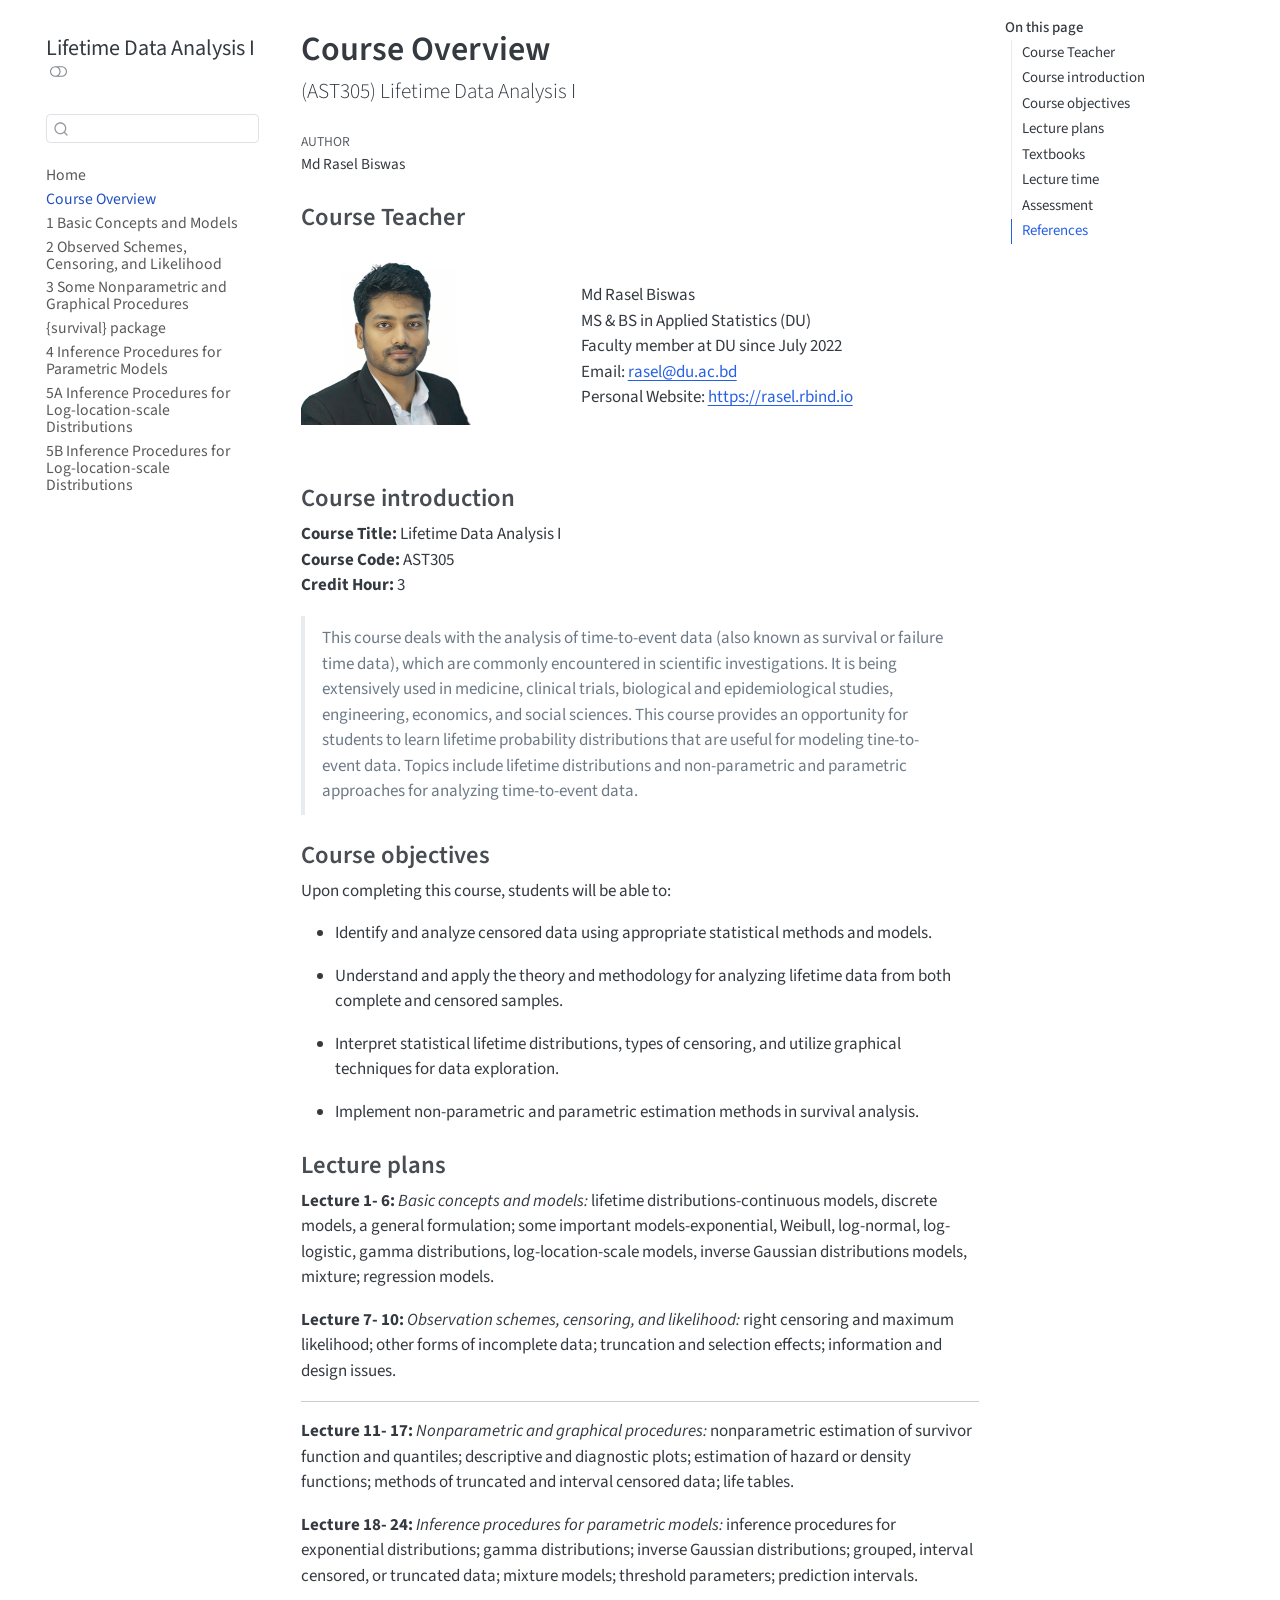
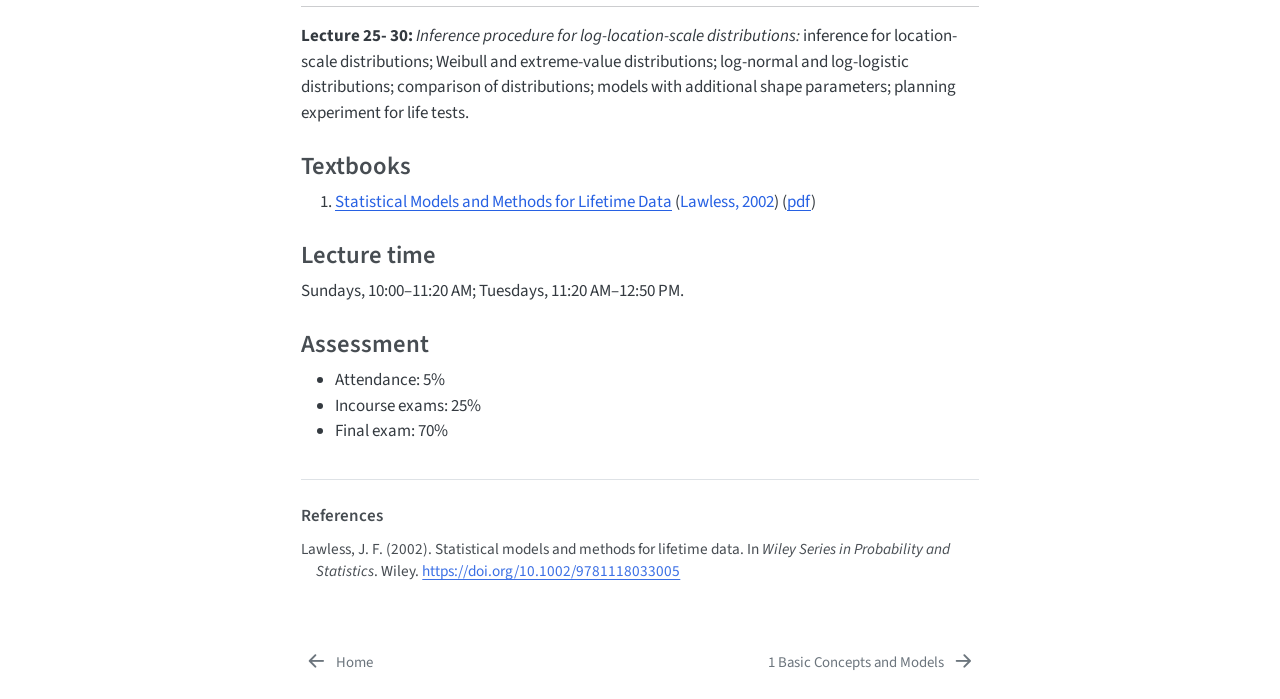
==== docs/life/00-course-overview.html @ 0f9c9f66 "first commit" ====
<!DOCTYPE html>
<html xmlns="http://www.w3.org/1999/xhtml" lang="en" xml:lang="en"><head>

<meta charset="utf-8">
<meta name="generator" content="quarto-1.7.33">

<meta name="viewport" content="width=device-width, initial-scale=1.0, user-scalable=yes">

<meta name="author" content="Md Rasel Biswas">

<title>Course Overview – Lifetime Data Analysis I</title>
<style>
code{white-space: pre-wrap;}
span.smallcaps{font-variant: small-caps;}
div.columns{display: flex; gap: min(4vw, 1.5em);}
div.column{flex: auto; overflow-x: auto;}
div.hanging-indent{margin-left: 1.5em; text-indent: -1.5em;}
ul.task-list{list-style: none;}
ul.task-list li input[type="checkbox"] {
  width: 0.8em;
  margin: 0 0.8em 0.2em -1em; /* quarto-specific, see https://github.com/quarto-dev/quarto-cli/issues/4556 */ 
  vertical-align: middle;
}
/* CSS for citations */
div.csl-bib-body { }
div.csl-entry {
  clear: both;
  margin-bottom: 0em;
}
.hanging-indent div.csl-entry {
  margin-left:2em;
  text-indent:-2em;
}
div.csl-left-margin {
  min-width:2em;
  float:left;
}
div.csl-right-inline {
  margin-left:2em;
  padding-left:1em;
}
div.csl-indent {
  margin-left: 2em;
}</style>


<script src="../site_libs/quarto-nav/quarto-nav.js"></script>
<script src="../site_libs/quarto-nav/headroom.min.js"></script>
<script src="../site_libs/clipboard/clipboard.min.js"></script>
<script src="../site_libs/quarto-search/autocomplete.umd.js"></script>
<script src="../site_libs/quarto-search/fuse.min.js"></script>
<script src="../site_libs/quarto-search/quarto-search.js"></script>
<meta name="quarto:offset" content="../">
<link href="../life/ch01.html" rel="next">
<link href="../index.html" rel="prev">
<link href="../style/favicon-305.png" rel="icon" type="image/png">
<script src="../site_libs/quarto-html/quarto.js" type="module"></script>
<script src="../site_libs/quarto-html/tabsets/tabsets.js" type="module"></script>
<script src="../site_libs/quarto-html/popper.min.js"></script>
<script src="../site_libs/quarto-html/tippy.umd.min.js"></script>
<script src="../site_libs/quarto-html/anchor.min.js"></script>
<link href="../site_libs/quarto-html/tippy.css" rel="stylesheet">
<link href="../site_libs/quarto-html/quarto-syntax-highlighting-ea385d0e468b0dd5ea5bf0780b1290d9.css" rel="stylesheet" class="quarto-color-scheme" id="quarto-text-highlighting-styles">
<link href="../site_libs/quarto-html/quarto-syntax-highlighting-dark-bc185b5c5bdbcb35c2eb49d8a876ef70.css" rel="stylesheet" class="quarto-color-scheme quarto-color-alternate" id="quarto-text-highlighting-styles">
<link href="../site_libs/quarto-html/quarto-syntax-highlighting-ea385d0e468b0dd5ea5bf0780b1290d9.css" rel="stylesheet" class="quarto-color-scheme-extra" id="quarto-text-highlighting-styles">
<script src="../site_libs/bootstrap/bootstrap.min.js"></script>
<link href="../site_libs/bootstrap/bootstrap-icons.css" rel="stylesheet">
<link href="../site_libs/bootstrap/bootstrap-7ef368ce27ca25031ef31c838a764c5c.min.css" rel="stylesheet" append-hash="true" class="quarto-color-scheme" id="quarto-bootstrap" data-mode="light">
<link href="../site_libs/bootstrap/bootstrap-dark-eeca75137c9ecfab76bf624b15b559e8.min.css" rel="stylesheet" append-hash="true" class="quarto-color-scheme quarto-color-alternate" id="quarto-bootstrap" data-mode="dark">
<link href="../site_libs/bootstrap/bootstrap-7ef368ce27ca25031ef31c838a764c5c.min.css" rel="stylesheet" append-hash="true" class="quarto-color-scheme-extra" id="quarto-bootstrap" data-mode="light">
<script id="quarto-search-options" type="application/json">{
  "location": "sidebar",
  "copy-button": false,
  "collapse-after": 3,
  "panel-placement": "start",
  "type": "textbox",
  "limit": 50,
  "keyboard-shortcut": [
    "f",
    "/",
    "s"
  ],
  "show-item-context": false,
  "language": {
    "search-no-results-text": "No results",
    "search-matching-documents-text": "matching documents",
    "search-copy-link-title": "Copy link to search",
    "search-hide-matches-text": "Hide additional matches",
    "search-more-match-text": "more match in this document",
    "search-more-matches-text": "more matches in this document",
    "search-clear-button-title": "Clear",
    "search-text-placeholder": "",
    "search-detached-cancel-button-title": "Cancel",
    "search-submit-button-title": "Submit",
    "search-label": "Search"
  }
}</script>


<meta property="og:title" content="Course Overview – Lifetime Data Analysis I">
<meta property="og:description" content="(AST305) Lifetime Data Analysis I">
<meta property="og:image" content="https://ast305.netlify.app/style/rasel-biswas.jpg">
<meta property="og:site_name" content="Lifetime Data Analysis I">
<meta name="twitter:title" content="Course Overview – Lifetime Data Analysis I">
<meta name="twitter:description" content="(AST305) Lifetime Data Analysis I">
<meta name="twitter:image" content="https://ast305.netlify.app/style/rasel-biswas.jpg">
<meta name="twitter:card" content="summary_large_image">
</head>

<body class="nav-sidebar floating quarto-light"><script id="quarto-html-before-body" type="application/javascript">
    const toggleBodyColorMode = (bsSheetEl) => {
      const mode = bsSheetEl.getAttribute("data-mode");
      const bodyEl = window.document.querySelector("body");
      if (mode === "dark") {
        bodyEl.classList.add("quarto-dark");
        bodyEl.classList.remove("quarto-light");
      } else {
        bodyEl.classList.add("quarto-light");
        bodyEl.classList.remove("quarto-dark");
      }
    }
    const toggleBodyColorPrimary = () => {
      const bsSheetEl = window.document.querySelector("link#quarto-bootstrap:not([rel=disabled-stylesheet])");
      if (bsSheetEl) {
        toggleBodyColorMode(bsSheetEl);
      }
    }
    const setColorSchemeToggle = (alternate) => {
      const toggles = window.document.querySelectorAll('.quarto-color-scheme-toggle');
      for (let i=0; i < toggles.length; i++) {
        const toggle = toggles[i];
        if (toggle) {
          if (alternate) {
            toggle.classList.add("alternate");
          } else {
            toggle.classList.remove("alternate");
          }
        }
      }
    };
    const toggleColorMode = (alternate) => {
      // Switch the stylesheets
      const primaryStylesheets = window.document.querySelectorAll('link.quarto-color-scheme:not(.quarto-color-alternate)');
      const alternateStylesheets = window.document.querySelectorAll('link.quarto-color-scheme.quarto-color-alternate');
      manageTransitions('#quarto-margin-sidebar .nav-link', false);
      if (alternate) {
        // note: dark is layered on light, we don't disable primary!
        enableStylesheet(alternateStylesheets);
        for (const sheetNode of alternateStylesheets) {
          if (sheetNode.id === "quarto-bootstrap") {
            toggleBodyColorMode(sheetNode);
          }
        }
      } else {
        disableStylesheet(alternateStylesheets);
        enableStylesheet(primaryStylesheets)
        toggleBodyColorPrimary();
      }
      manageTransitions('#quarto-margin-sidebar .nav-link', true);
      // Switch the toggles
      setColorSchemeToggle(alternate)
      // Hack to workaround the fact that safari doesn't
      // properly recolor the scrollbar when toggling (#1455)
      if (navigator.userAgent.indexOf('Safari') > 0 && navigator.userAgent.indexOf('Chrome') == -1) {
        manageTransitions("body", false);
        window.scrollTo(0, 1);
        setTimeout(() => {
          window.scrollTo(0, 0);
          manageTransitions("body", true);
        }, 40);
      }
    }
    const disableStylesheet = (stylesheets) => {
      for (let i=0; i < stylesheets.length; i++) {
        const stylesheet = stylesheets[i];
        stylesheet.rel = 'disabled-stylesheet';
      }
    }
    const enableStylesheet = (stylesheets) => {
      for (let i=0; i < stylesheets.length; i++) {
        const stylesheet = stylesheets[i];
        if(stylesheet.rel !== 'stylesheet') { // for Chrome, which will still FOUC without this check
          stylesheet.rel = 'stylesheet';
        }
      }
    }
    const manageTransitions = (selector, allowTransitions) => {
      const els = window.document.querySelectorAll(selector);
      for (let i=0; i < els.length; i++) {
        const el = els[i];
        if (allowTransitions) {
          el.classList.remove('notransition');
        } else {
          el.classList.add('notransition');
        }
      }
    }
    const isFileUrl = () => {
      return window.location.protocol === 'file:';
    }
    const hasAlternateSentinel = () => {
      let styleSentinel = getColorSchemeSentinel();
      if (styleSentinel !== null) {
        return styleSentinel === "alternate";
      } else {
        return false;
      }
    }
    const setStyleSentinel = (alternate) => {
      const value = alternate ? "alternate" : "default";
      if (!isFileUrl()) {
        window.localStorage.setItem("quarto-color-scheme", value);
      } else {
        localAlternateSentinel = value;
      }
    }
    const getColorSchemeSentinel = () => {
      if (!isFileUrl()) {
        const storageValue = window.localStorage.getItem("quarto-color-scheme");
        return storageValue != null ? storageValue : localAlternateSentinel;
      } else {
        return localAlternateSentinel;
      }
    }
    const toggleGiscusIfUsed = (isAlternate, darkModeDefault) => {
      const baseTheme = document.querySelector('#giscus-base-theme')?.value ?? 'light';
      const alternateTheme = document.querySelector('#giscus-alt-theme')?.value ?? 'dark';
      let newTheme = '';
      if(authorPrefersDark) {
        newTheme = isAlternate ? baseTheme : alternateTheme;
      } else {
        newTheme = isAlternate ? alternateTheme : baseTheme;
      }
      const changeGiscusTheme = () => {
        // From: https://github.com/giscus/giscus/issues/336
        const sendMessage = (message) => {
          const iframe = document.querySelector('iframe.giscus-frame');
          if (!iframe) return;
          iframe.contentWindow.postMessage({ giscus: message }, 'https://giscus.app');
        }
        sendMessage({
          setConfig: {
            theme: newTheme
          }
        });
      }
      const isGiscussLoaded = window.document.querySelector('iframe.giscus-frame') !== null;
      if (isGiscussLoaded) {
        changeGiscusTheme();
      }
    };
    const authorPrefersDark = false;
    const darkModeDefault = authorPrefersDark;
      document.querySelector('link#quarto-text-highlighting-styles.quarto-color-scheme-extra').rel = 'disabled-stylesheet';
      document.querySelector('link#quarto-bootstrap.quarto-color-scheme-extra').rel = 'disabled-stylesheet';
    let localAlternateSentinel = darkModeDefault ? 'alternate' : 'default';
    // Dark / light mode switch
    window.quartoToggleColorScheme = () => {
      // Read the current dark / light value
      let toAlternate = !hasAlternateSentinel();
      toggleColorMode(toAlternate);
      setStyleSentinel(toAlternate);
      toggleGiscusIfUsed(toAlternate, darkModeDefault);
      window.dispatchEvent(new Event('resize'));
    };
    // Switch to dark mode if need be
    if (hasAlternateSentinel()) {
      toggleColorMode(true);
    } else {
      toggleColorMode(false);
    }
  </script>

<div id="quarto-search-results"></div>
  <header id="quarto-header" class="headroom fixed-top">
  <nav class="quarto-secondary-nav">
    <div class="container-fluid d-flex">
      <button type="button" class="quarto-btn-toggle btn" data-bs-toggle="collapse" role="button" data-bs-target=".quarto-sidebar-collapse-item" aria-controls="quarto-sidebar" aria-expanded="false" aria-label="Toggle sidebar navigation" onclick="if (window.quartoToggleHeadroom) { window.quartoToggleHeadroom(); }">
        <i class="bi bi-layout-text-sidebar-reverse"></i>
      </button>
        <nav class="quarto-page-breadcrumbs" aria-label="breadcrumb"><ol class="breadcrumb"><li class="breadcrumb-item"><a href="../life/00-course-overview.html">Course Overview</a></li></ol></nav>
        <a class="flex-grow-1" role="navigation" data-bs-toggle="collapse" data-bs-target=".quarto-sidebar-collapse-item" aria-controls="quarto-sidebar" aria-expanded="false" aria-label="Toggle sidebar navigation" onclick="if (window.quartoToggleHeadroom) { window.quartoToggleHeadroom(); }">      
        </a>
      <button type="button" class="btn quarto-search-button" aria-label="Search" onclick="window.quartoOpenSearch();">
        <i class="bi bi-search"></i>
      </button>
    </div>
  </nav>
</header>
<!-- content -->
<div id="quarto-content" class="quarto-container page-columns page-rows-contents page-layout-article">
<!-- sidebar -->
  <nav id="quarto-sidebar" class="sidebar collapse collapse-horizontal quarto-sidebar-collapse-item sidebar-navigation floating overflow-auto">
    <div class="pt-lg-2 mt-2 text-left sidebar-header">
    <div class="sidebar-title mb-0 py-0">
      <a href="../">Lifetime Data Analysis I</a> 
        <div class="sidebar-tools-main">
  <a href="" class="quarto-color-scheme-toggle quarto-navigation-tool  px-1" onclick="window.quartoToggleColorScheme(); return false;" title="Toggle dark mode"><i class="bi"></i></a>
</div>
    </div>
      </div>
        <div class="mt-2 flex-shrink-0 align-items-center">
        <div class="sidebar-search">
        <div id="quarto-search" class="" title="Search"></div>
        </div>
        </div>
    <div class="sidebar-menu-container"> 
    <ul class="list-unstyled mt-1">
        <li class="sidebar-item">
  <div class="sidebar-item-container"> 
  <a href="../index.html" class="sidebar-item-text sidebar-link">
 <span class="menu-text">Home</span></a>
  </div>
</li>
        <li class="sidebar-item">
  <div class="sidebar-item-container"> 
  <a href="../life/00-course-overview.html" class="sidebar-item-text sidebar-link active">
 <span class="menu-text">Course Overview</span></a>
  </div>
</li>
        <li class="sidebar-item">
  <div class="sidebar-item-container"> 
  <a href="../life/ch01.html" class="sidebar-item-text sidebar-link">
 <span class="menu-text">1 Basic Concepts and Models</span></a>
  </div>
</li>
        <li class="sidebar-item">
  <div class="sidebar-item-container"> 
  <a href="../life/ch02.html" class="sidebar-item-text sidebar-link">
 <span class="menu-text">2 Observed Schemes, Censoring, and Likelihood</span></a>
  </div>
</li>
        <li class="sidebar-item">
  <div class="sidebar-item-container"> 
  <a href="../life/ch03.html" class="sidebar-item-text sidebar-link">
 <span class="menu-text">3 Some Nonparametric and Graphical Procedures</span></a>
  </div>
</li>
        <li class="sidebar-item">
  <div class="sidebar-item-container"> 
  <a href="../life/rsurvival.html" class="sidebar-item-text sidebar-link">
 <span class="menu-text">{survival} package</span></a>
  </div>
</li>
        <li class="sidebar-item">
  <div class="sidebar-item-container"> 
  <a href="../life/ch04.html" class="sidebar-item-text sidebar-link">
 <span class="menu-text">4 Inference Procedures for Parametric Models</span></a>
  </div>
</li>
        <li class="sidebar-item">
  <div class="sidebar-item-container"> 
  <a href="../life/ch05a.html" class="sidebar-item-text sidebar-link">
 <span class="menu-text">5A Inference Procedures for Log-location-scale Distributions</span></a>
  </div>
</li>
        <li class="sidebar-item">
  <div class="sidebar-item-container"> 
  <a href="../life/ch05b.html" class="sidebar-item-text sidebar-link">
 <span class="menu-text">5B Inference Procedures for Log-location-scale Distributions</span></a>
  </div>
</li>
    </ul>
    </div>
</nav>
<div id="quarto-sidebar-glass" class="quarto-sidebar-collapse-item" data-bs-toggle="collapse" data-bs-target=".quarto-sidebar-collapse-item"></div>
<!-- margin-sidebar -->
    <div id="quarto-margin-sidebar" class="sidebar margin-sidebar">
        <nav id="TOC" role="doc-toc" class="toc-active">
    <h2 id="toc-title">On this page</h2>
   
  <ul>
  <li><a href="#course-teacher" id="toc-course-teacher" class="nav-link active" data-scroll-target="#course-teacher">Course Teacher</a></li>
  <li><a href="#course-introduction" id="toc-course-introduction" class="nav-link" data-scroll-target="#course-introduction">Course introduction</a></li>
  <li><a href="#course-objectives" id="toc-course-objectives" class="nav-link" data-scroll-target="#course-objectives">Course objectives</a></li>
  <li><a href="#lecture-plans" id="toc-lecture-plans" class="nav-link" data-scroll-target="#lecture-plans">Lecture plans</a></li>
  <li><a href="#textbooks" id="toc-textbooks" class="nav-link" data-scroll-target="#textbooks">Textbooks</a></li>
  <li><a href="#lecture-time" id="toc-lecture-time" class="nav-link" data-scroll-target="#lecture-time">Lecture time</a></li>
  <li><a href="#assessment" id="toc-assessment" class="nav-link" data-scroll-target="#assessment">Assessment</a></li>
  <li><a href="#references" id="toc-references" class="nav-link" data-scroll-target="#references">References</a></li>
  </ul>
</nav>
    </div>
<!-- main -->
<main class="content" id="quarto-document-content">


<header id="title-block-header" class="quarto-title-block default">
<div class="quarto-title">
<h1 class="title">Course Overview</h1>
<p class="subtitle lead">(AST305) Lifetime Data Analysis I</p>
</div>



<div class="quarto-title-meta">

    <div>
    <div class="quarto-title-meta-heading">Author</div>
    <div class="quarto-title-meta-contents">
             <p>Md Rasel Biswas </p>
          </div>
  </div>
    
  
    
  </div>
  


</header>


<section id="course-teacher" class="level3">
<h3 class="anchored" data-anchor-id="course-teacher">Course Teacher</h3>
<div class="columns">
<div class="column" style="width:40%;">
<div class="quarto-figure quarto-figure-left">
<figure class="figure">
<p><img src="../style/rasel-biswas.jpg" class="img-fluid quarto-figure quarto-figure-left figure-img" style="width:70.0%"></p>
</figure>
</div>
</div><div class="column" style="width:60%;">
<p><br>
</p>
<p>Md Rasel Biswas<br>
MS &amp; BS in Applied Statistics (DU)<br>
Faculty member at DU since July 2022<br>
Email: <a href="mailto:rasel@du.ac.bd">rasel@du.ac.bd</a><br>
Personal Website: <a href="https://rasel.rbind.io">https://rasel.rbind.io</a></p>
</div>
</div>
</section>
<section id="course-introduction" class="level3">
<h3 class="anchored" data-anchor-id="course-introduction">Course introduction</h3>
<p><strong>Course Title:</strong> Lifetime Data Analysis I<br>
<strong>Course Code:</strong> AST305<br>
<strong>Credit Hour:</strong> 3</p>
<blockquote class="blockquote">
<p>This course deals with the analysis of time-to-event data (also known as survival or failure time data), which are commonly encountered in scientific investigations. It is being extensively used in medicine, clinical trials, biological and epidemiological studies, engineering, economics, and social sciences. This course provides an opportunity for students to learn lifetime probability distributions that are useful for modeling tine-to-event data. Topics include lifetime distributions and non-parametric and parametric approaches for analyzing time-to-event data.</p>
</blockquote>
</section>
<section id="course-objectives" class="level3">
<h3 class="anchored" data-anchor-id="course-objectives">Course objectives</h3>
<p>Upon completing this course, students will be able to:</p>
<ul>
<li><p>Identify and analyze censored data using appropriate statistical methods and models.</p></li>
<li><p>Understand and apply the theory and methodology for analyzing lifetime data from both complete and censored samples.</p></li>
<li><p>Interpret statistical lifetime distributions, types of censoring, and utilize graphical techniques for data exploration.</p></li>
<li><p>Implement non-parametric and parametric estimation methods in survival analysis.</p></li>
</ul>
</section>
<section id="lecture-plans" class="level3">
<h3 class="anchored" data-anchor-id="lecture-plans">Lecture plans</h3>
<p><strong>Lecture 1- 6:</strong> <em>Basic concepts and models:</em> lifetime distributions-continuous models, discrete models, a general formulation; some important models-exponential, Weibull, log-normal, log-logistic, gamma distributions, log-location-scale models, inverse Gaussian distributions models, mixture; regression models.</p>
<p><strong>Lecture 7- 10:</strong> <em>Observation schemes, censoring, and likelihood:</em> right censoring and maximum likelihood; other forms of incomplete data; truncation and selection effects; information and design issues.</p>
<hr>
<p><strong>Lecture 11- 17:</strong> <em>Nonparametric and graphical procedures:</em> nonparametric estimation of survivor function and quantiles; descriptive and diagnostic plots; estimation of hazard or density functions; methods of truncated and interval censored data; life tables.</p>
<p><strong>Lecture 18- 24:</strong> <em>Inference procedures for parametric models:</em> inference procedures for exponential distributions; gamma distributions; inverse Gaussian distributions; grouped, interval censored, or truncated data; mixture models; threshold parameters; prediction intervals.</p>
<hr>
<p><strong>Lecture 25- 30:</strong> <em>Inference procedure for log-location-scale distributions:</em> inference for location-scale distributions; Weibull and extreme-value distributions; log-normal and log-logistic distributions; comparison of distributions; models with additional shape parameters; planning experiment for life tests.</p>
</section>
<section id="textbooks" class="level3">
<h3 class="anchored" data-anchor-id="textbooks">Textbooks</h3>
<ol type="1">
<li><a href="https://onlinelibrary.wiley.com/doi/book/10.1002/9781118033005">Statistical Models and Methods for Lifetime Data</a> <span class="citation" data-cites="lawless2002">(<a href="#ref-lawless2002" role="doc-biblioref">Lawless, 2002</a>)</span> (<a href="../style/book.pdf">pdf</a>)</li>
</ol>
</section>
<section id="lecture-time" class="level3">
<h3 class="anchored" data-anchor-id="lecture-time">Lecture time</h3>
<p>Sundays, 10:00–11:20 AM; Tuesdays, 11:20 AM–12:50 PM.</p>
</section>
<section id="assessment" class="level3">
<h3 class="anchored" data-anchor-id="assessment">Assessment</h3>
<ul>
<li>Attendance: 5%</li>
<li>Incourse exams: 25%</li>
<li>Final exam: 70%</li>
</ul>
</section>
<section id="references" class="level3">




</section>

<div id="quarto-appendix" class="default"><section class="quarto-appendix-contents" role="doc-bibliography" id="quarto-bibliography"><h2 class="anchored quarto-appendix-heading">References</h2><div id="refs" class="references csl-bib-body hanging-indent" data-entry-spacing="0" data-line-spacing="2" role="list">
<div id="ref-lawless2002" class="csl-entry" role="listitem">
Lawless, J. F. (2002). Statistical models and methods for lifetime data. In <em>Wiley Series in Probability and Statistics</em>. Wiley. <a href="https://doi.org/10.1002/9781118033005">https://doi.org/10.1002/9781118033005</a>
</div>
</div></section></div></main> <!-- /main -->
<script id="quarto-html-after-body" type="application/javascript">
  window.document.addEventListener("DOMContentLoaded", function (event) {
    // Ensure there is a toggle, if there isn't float one in the top right
    if (window.document.querySelector('.quarto-color-scheme-toggle') === null) {
      const a = window.document.createElement('a');
      a.classList.add('top-right');
      a.classList.add('quarto-color-scheme-toggle');
      a.href = "";
      a.onclick = function() { try { window.quartoToggleColorScheme(); } catch {} return false; };
      const i = window.document.createElement("i");
      i.classList.add('bi');
      a.appendChild(i);
      window.document.body.appendChild(a);
    }
    setColorSchemeToggle(hasAlternateSentinel())
    const icon = "";
    const anchorJS = new window.AnchorJS();
    anchorJS.options = {
      placement: 'right',
      icon: icon
    };
    anchorJS.add('.anchored');
    const isCodeAnnotation = (el) => {
      for (const clz of el.classList) {
        if (clz.startsWith('code-annotation-')) {                     
          return true;
        }
      }
      return false;
    }
    const onCopySuccess = function(e) {
      // button target
      const button = e.trigger;
      // don't keep focus
      button.blur();
      // flash "checked"
      button.classList.add('code-copy-button-checked');
      var currentTitle = button.getAttribute("title");
      button.setAttribute("title", "Copied!");
      let tooltip;
      if (window.bootstrap) {
        button.setAttribute("data-bs-toggle", "tooltip");
        button.setAttribute("data-bs-placement", "left");
        button.setAttribute("data-bs-title", "Copied!");
        tooltip = new bootstrap.Tooltip(button, 
          { trigger: "manual", 
            customClass: "code-copy-button-tooltip",
            offset: [0, -8]});
        tooltip.show();    
      }
      setTimeout(function() {
        if (tooltip) {
          tooltip.hide();
          button.removeAttribute("data-bs-title");
          button.removeAttribute("data-bs-toggle");
          button.removeAttribute("data-bs-placement");
        }
        button.setAttribute("title", currentTitle);
        button.classList.remove('code-copy-button-checked');
      }, 1000);
      // clear code selection
      e.clearSelection();
    }
    const getTextToCopy = function(trigger) {
        const codeEl = trigger.previousElementSibling.cloneNode(true);
        for (const childEl of codeEl.children) {
          if (isCodeAnnotation(childEl)) {
            childEl.remove();
          }
        }
        return codeEl.innerText;
    }
    const clipboard = new window.ClipboardJS('.code-copy-button:not([data-in-quarto-modal])', {
      text: getTextToCopy
    });
    clipboard.on('success', onCopySuccess);
    if (window.document.getElementById('quarto-embedded-source-code-modal')) {
      const clipboardModal = new window.ClipboardJS('.code-copy-button[data-in-quarto-modal]', {
        text: getTextToCopy,
        container: window.document.getElementById('quarto-embedded-source-code-modal')
      });
      clipboardModal.on('success', onCopySuccess);
    }
      var localhostRegex = new RegExp(/^(?:http|https):\/\/localhost\:?[0-9]*\//);
      var mailtoRegex = new RegExp(/^mailto:/);
        var filterRegex = new RegExp("https:\/\/ast305\.netlify\.app");
      var isInternal = (href) => {
          return filterRegex.test(href) || localhostRegex.test(href) || mailtoRegex.test(href);
      }
      // Inspect non-navigation links and adorn them if external
     var links = window.document.querySelectorAll('a[href]:not(.nav-link):not(.navbar-brand):not(.toc-action):not(.sidebar-link):not(.sidebar-item-toggle):not(.pagination-link):not(.no-external):not([aria-hidden]):not(.dropdown-item):not(.quarto-navigation-tool):not(.about-link)');
      for (var i=0; i<links.length; i++) {
        const link = links[i];
        if (!isInternal(link.href)) {
          // undo the damage that might have been done by quarto-nav.js in the case of
          // links that we want to consider external
          if (link.dataset.originalHref !== undefined) {
            link.href = link.dataset.originalHref;
          }
            // target, if specified
            link.setAttribute("target", "_blank");
            if (link.getAttribute("rel") === null) {
              link.setAttribute("rel", "noopener");
            }
        }
      }
    function tippyHover(el, contentFn, onTriggerFn, onUntriggerFn) {
      const config = {
        allowHTML: true,
        maxWidth: 500,
        delay: 100,
        arrow: false,
        appendTo: function(el) {
            return el.parentElement;
        },
        interactive: true,
        interactiveBorder: 10,
        theme: 'quarto',
        placement: 'bottom-start',
      };
      if (contentFn) {
        config.content = contentFn;
      }
      if (onTriggerFn) {
        config.onTrigger = onTriggerFn;
      }
      if (onUntriggerFn) {
        config.onUntrigger = onUntriggerFn;
      }
      window.tippy(el, config); 
    }
    const noterefs = window.document.querySelectorAll('a[role="doc-noteref"]');
    for (var i=0; i<noterefs.length; i++) {
      const ref = noterefs[i];
      tippyHover(ref, function() {
        // use id or data attribute instead here
        let href = ref.getAttribute('data-footnote-href') || ref.getAttribute('href');
        try { href = new URL(href).hash; } catch {}
        const id = href.replace(/^#\/?/, "");
        const note = window.document.getElementById(id);
        if (note) {
          return note.innerHTML;
        } else {
          return "";
        }
      });
    }
    const xrefs = window.document.querySelectorAll('a.quarto-xref');
    const processXRef = (id, note) => {
      // Strip column container classes
      const stripColumnClz = (el) => {
        el.classList.remove("page-full", "page-columns");
        if (el.children) {
          for (const child of el.children) {
            stripColumnClz(child);
          }
        }
      }
      stripColumnClz(note)
      if (id === null || id.startsWith('sec-')) {
        // Special case sections, only their first couple elements
        const container = document.createElement("div");
        if (note.children && note.children.length > 2) {
          container.appendChild(note.children[0].cloneNode(true));
          for (let i = 1; i < note.children.length; i++) {
            const child = note.children[i];
            if (child.tagName === "P" && child.innerText === "") {
              continue;
            } else {
              container.appendChild(child.cloneNode(true));
              break;
            }
          }
          if (window.Quarto?.typesetMath) {
            window.Quarto.typesetMath(container);
          }
          return container.innerHTML
        } else {
          if (window.Quarto?.typesetMath) {
            window.Quarto.typesetMath(note);
          }
          return note.innerHTML;
        }
      } else {
        // Remove any anchor links if they are present
        const anchorLink = note.querySelector('a.anchorjs-link');
        if (anchorLink) {
          anchorLink.remove();
        }
        if (window.Quarto?.typesetMath) {
          window.Quarto.typesetMath(note);
        }
        if (note.classList.contains("callout")) {
          return note.outerHTML;
        } else {
          return note.innerHTML;
        }
      }
    }
    for (var i=0; i<xrefs.length; i++) {
      const xref = xrefs[i];
      tippyHover(xref, undefined, function(instance) {
        instance.disable();
        let url = xref.getAttribute('href');
        let hash = undefined; 
        if (url.startsWith('#')) {
          hash = url;
        } else {
          try { hash = new URL(url).hash; } catch {}
        }
        if (hash) {
          const id = hash.replace(/^#\/?/, "");
          const note = window.document.getElementById(id);
          if (note !== null) {
            try {
              const html = processXRef(id, note.cloneNode(true));
              instance.setContent(html);
            } finally {
              instance.enable();
              instance.show();
            }
          } else {
            // See if we can fetch this
            fetch(url.split('#')[0])
            .then(res => res.text())
            .then(html => {
              const parser = new DOMParser();
              const htmlDoc = parser.parseFromString(html, "text/html");
              const note = htmlDoc.getElementById(id);
              if (note !== null) {
                const html = processXRef(id, note);
                instance.setContent(html);
              } 
            }).finally(() => {
              instance.enable();
              instance.show();
            });
          }
        } else {
          // See if we can fetch a full url (with no hash to target)
          // This is a special case and we should probably do some content thinning / targeting
          fetch(url)
          .then(res => res.text())
          .then(html => {
            const parser = new DOMParser();
            const htmlDoc = parser.parseFromString(html, "text/html");
            const note = htmlDoc.querySelector('main.content');
            if (note !== null) {
              // This should only happen for chapter cross references
              // (since there is no id in the URL)
              // remove the first header
              if (note.children.length > 0 && note.children[0].tagName === "HEADER") {
                note.children[0].remove();
              }
              const html = processXRef(null, note);
              instance.setContent(html);
            } 
          }).finally(() => {
            instance.enable();
            instance.show();
          });
        }
      }, function(instance) {
      });
    }
        let selectedAnnoteEl;
        const selectorForAnnotation = ( cell, annotation) => {
          let cellAttr = 'data-code-cell="' + cell + '"';
          let lineAttr = 'data-code-annotation="' +  annotation + '"';
          const selector = 'span[' + cellAttr + '][' + lineAttr + ']';
          return selector;
        }
        const selectCodeLines = (annoteEl) => {
          const doc = window.document;
          const targetCell = annoteEl.getAttribute("data-target-cell");
          const targetAnnotation = annoteEl.getAttribute("data-target-annotation");
          const annoteSpan = window.document.querySelector(selectorForAnnotation(targetCell, targetAnnotation));
          const lines = annoteSpan.getAttribute("data-code-lines").split(",");
          const lineIds = lines.map((line) => {
            return targetCell + "-" + line;
          })
          let top = null;
          let height = null;
          let parent = null;
          if (lineIds.length > 0) {
              //compute the position of the single el (top and bottom and make a div)
              const el = window.document.getElementById(lineIds[0]);
              top = el.offsetTop;
              height = el.offsetHeight;
              parent = el.parentElement.parentElement;
            if (lineIds.length > 1) {
              const lastEl = window.document.getElementById(lineIds[lineIds.length - 1]);
              const bottom = lastEl.offsetTop + lastEl.offsetHeight;
              height = bottom - top;
            }
            if (top !== null && height !== null && parent !== null) {
              // cook up a div (if necessary) and position it 
              let div = window.document.getElementById("code-annotation-line-highlight");
              if (div === null) {
                div = window.document.createElement("div");
                div.setAttribute("id", "code-annotation-line-highlight");
                div.style.position = 'absolute';
                parent.appendChild(div);
              }
              div.style.top = top - 2 + "px";
              div.style.height = height + 4 + "px";
              div.style.left = 0;
              let gutterDiv = window.document.getElementById("code-annotation-line-highlight-gutter");
              if (gutterDiv === null) {
                gutterDiv = window.document.createElement("div");
                gutterDiv.setAttribute("id", "code-annotation-line-highlight-gutter");
                gutterDiv.style.position = 'absolute';
                const codeCell = window.document.getElementById(targetCell);
                const gutter = codeCell.querySelector('.code-annotation-gutter');
                gutter.appendChild(gutterDiv);
              }
              gutterDiv.style.top = top - 2 + "px";
              gutterDiv.style.height = height + 4 + "px";
            }
            selectedAnnoteEl = annoteEl;
          }
        };
        const unselectCodeLines = () => {
          const elementsIds = ["code-annotation-line-highlight", "code-annotation-line-highlight-gutter"];
          elementsIds.forEach((elId) => {
            const div = window.document.getElementById(elId);
            if (div) {
              div.remove();
            }
          });
          selectedAnnoteEl = undefined;
        };
          // Handle positioning of the toggle
      window.addEventListener(
        "resize",
        throttle(() => {
          elRect = undefined;
          if (selectedAnnoteEl) {
            selectCodeLines(selectedAnnoteEl);
          }
        }, 10)
      );
      function throttle(fn, ms) {
      let throttle = false;
      let timer;
        return (...args) => {
          if(!throttle) { // first call gets through
              fn.apply(this, args);
              throttle = true;
          } else { // all the others get throttled
              if(timer) clearTimeout(timer); // cancel #2
              timer = setTimeout(() => {
                fn.apply(this, args);
                timer = throttle = false;
              }, ms);
          }
        };
      }
        // Attach click handler to the DT
        const annoteDls = window.document.querySelectorAll('dt[data-target-cell]');
        for (const annoteDlNode of annoteDls) {
          annoteDlNode.addEventListener('click', (event) => {
            const clickedEl = event.target;
            if (clickedEl !== selectedAnnoteEl) {
              unselectCodeLines();
              const activeEl = window.document.querySelector('dt[data-target-cell].code-annotation-active');
              if (activeEl) {
                activeEl.classList.remove('code-annotation-active');
              }
              selectCodeLines(clickedEl);
              clickedEl.classList.add('code-annotation-active');
            } else {
              // Unselect the line
              unselectCodeLines();
              clickedEl.classList.remove('code-annotation-active');
            }
          });
        }
    const findCites = (el) => {
      const parentEl = el.parentElement;
      if (parentEl) {
        const cites = parentEl.dataset.cites;
        if (cites) {
          return {
            el,
            cites: cites.split(' ')
          };
        } else {
          return findCites(el.parentElement)
        }
      } else {
        return undefined;
      }
    };
    var bibliorefs = window.document.querySelectorAll('a[role="doc-biblioref"]');
    for (var i=0; i<bibliorefs.length; i++) {
      const ref = bibliorefs[i];
      const citeInfo = findCites(ref);
      if (citeInfo) {
        tippyHover(citeInfo.el, function() {
          var popup = window.document.createElement('div');
          citeInfo.cites.forEach(function(cite) {
            var citeDiv = window.document.createElement('div');
            citeDiv.classList.add('hanging-indent');
            citeDiv.classList.add('csl-entry');
            var biblioDiv = window.document.getElementById('ref-' + cite);
            if (biblioDiv) {
              citeDiv.innerHTML = biblioDiv.innerHTML;
            }
            popup.appendChild(citeDiv);
          });
          return popup.innerHTML;
        });
      }
    }
  });
  </script>
<nav class="page-navigation">
  <div class="nav-page nav-page-previous">
      <a href="../index.html" class="pagination-link" aria-label="Home">
        <i class="bi bi-arrow-left-short"></i> <span class="nav-page-text">Home</span>
      </a>          
  </div>
  <div class="nav-page nav-page-next">
      <a href="../life/ch01.html" class="pagination-link" aria-label="1 Basic Concepts and Models">
        <span class="nav-page-text">1 Basic Concepts and Models</span> <i class="bi bi-arrow-right-short"></i>
      </a>
  </div>
</nav>
</div> <!-- /content -->




</body></html>
---- docs/site_libs/quarto-html/tippy.css ----
.tippy-box[data-animation=fade][data-state=hidden]{opacity:0}[data-tippy-root]{max-width:calc(100vw - 10px)}.tippy-box{position:relative;background-color:#333;color:#fff;border-radius:4px;font-size:14px;line-height:1.4;white-space:normal;outline:0;transition-property:transform,visibility,opacity}.tippy-box[data-placement^=top]>.tippy-arrow{bottom:0}.tippy-box[data-placement^=top]>.tippy-arrow:before{bottom:-7px;left:0;border-width:8px 8px 0;border-top-color:initial;transform-origin:center top}.tippy-box[data-placement^=bottom]>.tippy-arrow{top:0}.tippy-box[data-placement^=bottom]>.tippy-arrow:before{top:-7px;left:0;border-width:0 8px 8px;border-bottom-color:initial;transform-origin:center bottom}.tippy-box[data-placement^=left]>.tippy-arrow{right:0}.tippy-box[data-placement^=left]>.tippy-arrow:before{border-width:8px 0 8px 8px;border-left-color:initial;right:-7px;transform-origin:center left}.tippy-box[data-placement^=right]>.tippy-arrow{left:0}.tippy-box[data-placement^=right]>.tippy-arrow:before{left:-7px;border-width:8px 8px 8px 0;border-right-color:initial;transform-origin:center right}.tippy-box[data-inertia][data-state=visible]{transition-timing-function:cubic-bezier(.54,1.5,.38,1.11)}.tippy-arrow{width:16px;height:16px;color:#333}.tippy-arrow:before{content:"";position:absolute;border-color:transparent;border-style:solid}.tippy-content{position:relative;padding:5px 9px;z-index:1}
---- docs/site_libs/quarto-html/quarto-syntax-highlighting-ea385d0e468b0dd5ea5bf0780b1290d9.css ----
/* quarto syntax highlight colors */
:root {
  --quarto-hl-ot-color: #003B4F;
  --quarto-hl-at-color: #657422;
  --quarto-hl-ss-color: #20794D;
  --quarto-hl-an-color: #5E5E5E;
  --quarto-hl-fu-color: #4758AB;
  --quarto-hl-st-color: #20794D;
  --quarto-hl-cf-color: #003B4F;
  --quarto-hl-op-color: #5E5E5E;
  --quarto-hl-er-color: #AD0000;
  --quarto-hl-bn-color: #AD0000;
  --quarto-hl-al-color: #AD0000;
  --quarto-hl-va-color: #111111;
  --quarto-hl-bu-color: inherit;
  --quarto-hl-ex-color: inherit;
  --quarto-hl-pp-color: #AD0000;
  --quarto-hl-in-color: #5E5E5E;
  --quarto-hl-vs-color: #20794D;
  --quarto-hl-wa-color: #5E5E5E;
  --quarto-hl-do-color: #5E5E5E;
  --quarto-hl-im-color: #00769E;
  --quarto-hl-ch-color: #20794D;
  --quarto-hl-dt-color: #AD0000;
  --quarto-hl-fl-color: #AD0000;
  --quarto-hl-co-color: #5E5E5E;
  --quarto-hl-cv-color: #5E5E5E;
  --quarto-hl-cn-color: #8f5902;
  --quarto-hl-sc-color: #5E5E5E;
  --quarto-hl-dv-color: #AD0000;
  --quarto-hl-kw-color: #003B4F;
}

/* other quarto variables */
:root {
  --quarto-font-monospace: SFMono-Regular, Menlo, Monaco, Consolas, "Liberation Mono", "Courier New", monospace;
}

/* syntax highlight based on Pandoc's rules */
pre > code.sourceCode > span {
  color: #003B4F;
}

code.sourceCode > span {
  color: #003B4F;
}

div.sourceCode,
div.sourceCode pre.sourceCode {
  color: #003B4F;
}

/* Normal */
code span {
  color: #003B4F;
}

/* Alert */
code span.al {
  color: #AD0000;
  font-style: inherit;
}

/* Annotation */
code span.an {
  color: #5E5E5E;
  font-style: inherit;
}

/* Attribute */
code span.at {
  color: #657422;
  font-style: inherit;
}

/* BaseN */
code span.bn {
  color: #AD0000;
  font-style: inherit;
}

/* BuiltIn */
code span.bu {
  font-style: inherit;
}

/* ControlFlow */
code span.cf {
  color: #003B4F;
  font-weight: bold;
  font-style: inherit;
}

/* Char */
code span.ch {
  color: #20794D;
  font-style: inherit;
}

/* Constant */
code span.cn {
  color: #8f5902;
  font-style: inherit;
}

/* Comment */
code span.co {
  color: #5E5E5E;
  font-style: inherit;
}

/* CommentVar */
code span.cv {
  color: #5E5E5E;
  font-style: italic;
}

/* Documentation */
code span.do {
  color: #5E5E5E;
  font-style: italic;
}

/* DataType */
code span.dt {
  color: #AD0000;
  font-style: inherit;
}

/* DecVal */
code span.dv {
  color: #AD0000;
  font-style: inherit;
}

/* Error */
code span.er {
  color: #AD0000;
  font-style: inherit;
}

/* Extension */
code span.ex {
  font-style: inherit;
}

/* Float */
code span.fl {
  color: #AD0000;
  font-style: inherit;
}

/* Function */
code span.fu {
  color: #4758AB;
  font-style: inherit;
}

/* Import */
code span.im {
  color: #00769E;
  font-style: inherit;
}

/* Information */
code span.in {
  color: #5E5E5E;
  font-style: inherit;
}

/* Keyword */
code span.kw {
  color: #003B4F;
  font-weight: bold;
  font-style: inherit;
}

/* Operator */
code span.op {
  color: #5E5E5E;
  font-style: inherit;
}

/* Other */
code span.ot {
  color: #003B4F;
  font-style: inherit;
}

/* Preprocessor */
code span.pp {
  color: #AD0000;
  font-style: inherit;
}

/* SpecialChar */
code span.sc {
  color: #5E5E5E;
  font-style: inherit;
}

/* SpecialString */
code span.ss {
  color: #20794D;
  font-style: inherit;
}

/* String */
code span.st {
  color: #20794D;
  font-style: inherit;
}

/* Variable */
code span.va {
  color: #111111;
  font-style: inherit;
}

/* VerbatimString */
code span.vs {
  color: #20794D;
  font-style: inherit;
}

/* Warning */
code span.wa {
  color: #5E5E5E;
  font-style: italic;
}

.prevent-inlining {
  content: "</";
}

/*# sourceMappingURL=538754cbb4183396a2435bcb80637e05.css.map */
---- docs/site_libs/quarto-html/quarto-syntax-highlighting-dark-bc185b5c5bdbcb35c2eb49d8a876ef70.css ----
/* quarto syntax highlight colors */
:root {
  --quarto-hl-al-color: #f07178;
  --quarto-hl-an-color: #d4d0ab;
  --quarto-hl-at-color: #00e0e0;
  --quarto-hl-bn-color: #d4d0ab;
  --quarto-hl-bu-color: #abe338;
  --quarto-hl-ch-color: #abe338;
  --quarto-hl-co-color: #f8f8f2;
  --quarto-hl-cv-color: #ffd700;
  --quarto-hl-cn-color: #ffd700;
  --quarto-hl-cf-color: #ffa07a;
  --quarto-hl-dt-color: #ffa07a;
  --quarto-hl-dv-color: #d4d0ab;
  --quarto-hl-do-color: #f8f8f2;
  --quarto-hl-er-color: #f07178;
  --quarto-hl-ex-color: #00e0e0;
  --quarto-hl-fl-color: #d4d0ab;
  --quarto-hl-fu-color: #ffa07a;
  --quarto-hl-im-color: #abe338;
  --quarto-hl-in-color: #d4d0ab;
  --quarto-hl-kw-color: #ffa07a;
  --quarto-hl-op-color: #ffa07a;
  --quarto-hl-ot-color: #00e0e0;
  --quarto-hl-pp-color: #dcc6e0;
  --quarto-hl-re-color: #00e0e0;
  --quarto-hl-sc-color: #abe338;
  --quarto-hl-ss-color: #abe338;
  --quarto-hl-st-color: #abe338;
  --quarto-hl-va-color: #00e0e0;
  --quarto-hl-vs-color: #abe338;
  --quarto-hl-wa-color: #dcc6e0;
}

/* other quarto variables */
:root {
  --quarto-font-monospace: SFMono-Regular, Menlo, Monaco, Consolas, "Liberation Mono", "Courier New", monospace;
}

/* syntax highlight based on Pandoc's rules */
pre > code.sourceCode > span {
  color: #f8f8f2;
}

code.sourceCode > span {
  color: #f8f8f2;
}

div.sourceCode,
div.sourceCode pre.sourceCode {
  color: #f8f8f2;
}

/* Normal */
code span {
  color: #f8f8f2;
}

/* Alert */
code span.al {
  color: #f07178;
}

/* Annotation */
code span.an {
  color: #d4d0ab;
}

/* Attribute */
code span.at {
  color: #00e0e0;
}

/* BaseN */
code span.bn {
  color: #d4d0ab;
}

/* BuiltIn */
code span.bu {
  color: #abe338;
}

/* ControlFlow */
code span.cf {
  font-weight: bold;
  color: #ffa07a;
}

/* Char */
code span.ch {
  color: #abe338;
}

/* Constant */
code span.cn {
  color: #ffd700;
}

/* Comment */
code span.co {
  font-style: italic;
  color: #f8f8f2;
}

/* CommentVar */
code span.cv {
  color: #ffd700;
}

/* Documentation */
code span.do {
  color: #f8f8f2;
}

/* DataType */
code span.dt {
  color: #ffa07a;
}

/* DecVal */
code span.dv {
  color: #d4d0ab;
}

/* Error */
code span.er {
  color: #f07178;
  text-decoration: underline;
}

/* Extension */
code span.ex {
  font-weight: bold;
  color: #00e0e0;
}

/* Float */
code span.fl {
  color: #d4d0ab;
}

/* Function */
code span.fu {
  color: #ffa07a;
}

/* Import */
code span.im {
  color: #abe338;
}

/* Information */
code span.in {
  color: #d4d0ab;
}

/* Keyword */
code span.kw {
  font-weight: bold;
  color: #ffa07a;
}

/* Operator */
code span.op {
  color: #ffa07a;
}

/* Other */
code span.ot {
  color: #00e0e0;
}

/* Preprocessor */
code span.pp {
  color: #dcc6e0;
}

/* RegionMarker */
code span.re {
  background-color: #f8f8f2;
  color: #00e0e0;
}

/* SpecialChar */
code span.sc {
  color: #abe338;
}

/* SpecialString */
code span.ss {
  color: #abe338;
}

/* String */
code span.st {
  color: #abe338;
}

/* Variable */
code span.va {
  color: #00e0e0;
}

/* VerbatimString */
code span.vs {
  color: #abe338;
}

/* Warning */
code span.wa {
  color: #dcc6e0;
}

.prevent-inlining {
  content: "</";
}

/*# sourceMappingURL=9510e8932c082882303fe901a8ba9f6d.css.map */
---- docs/site_libs/quarto-html/quarto-syntax-highlighting-ea385d0e468b0dd5ea5bf0780b1290d9.css ----
/* quarto syntax highlight colors */
:root {
  --quarto-hl-ot-color: #003B4F;
  --quarto-hl-at-color: #657422;
  --quarto-hl-ss-color: #20794D;
  --quarto-hl-an-color: #5E5E5E;
  --quarto-hl-fu-color: #4758AB;
  --quarto-hl-st-color: #20794D;
  --quarto-hl-cf-color: #003B4F;
  --quarto-hl-op-color: #5E5E5E;
  --quarto-hl-er-color: #AD0000;
  --quarto-hl-bn-color: #AD0000;
  --quarto-hl-al-color: #AD0000;
  --quarto-hl-va-color: #111111;
  --quarto-hl-bu-color: inherit;
  --quarto-hl-ex-color: inherit;
  --quarto-hl-pp-color: #AD0000;
  --quarto-hl-in-color: #5E5E5E;
  --quarto-hl-vs-color: #20794D;
  --quarto-hl-wa-color: #5E5E5E;
  --quarto-hl-do-color: #5E5E5E;
  --quarto-hl-im-color: #00769E;
  --quarto-hl-ch-color: #20794D;
  --quarto-hl-dt-color: #AD0000;
  --quarto-hl-fl-color: #AD0000;
  --quarto-hl-co-color: #5E5E5E;
  --quarto-hl-cv-color: #5E5E5E;
  --quarto-hl-cn-color: #8f5902;
  --quarto-hl-sc-color: #5E5E5E;
  --quarto-hl-dv-color: #AD0000;
  --quarto-hl-kw-color: #003B4F;
}

/* other quarto variables */
:root {
  --quarto-font-monospace: SFMono-Regular, Menlo, Monaco, Consolas, "Liberation Mono", "Courier New", monospace;
}

/* syntax highlight based on Pandoc's rules */
pre > code.sourceCode > span {
  color: #003B4F;
}

code.sourceCode > span {
  color: #003B4F;
}

div.sourceCode,
div.sourceCode pre.sourceCode {
  color: #003B4F;
}

/* Normal */
code span {
  color: #003B4F;
}

/* Alert */
code span.al {
  color: #AD0000;
  font-style: inherit;
}

/* Annotation */
code span.an {
  color: #5E5E5E;
  font-style: inherit;
}

/* Attribute */
code span.at {
  color: #657422;
  font-style: inherit;
}

/* BaseN */
code span.bn {
  color: #AD0000;
  font-style: inherit;
}

/* BuiltIn */
code span.bu {
  font-style: inherit;
}

/* ControlFlow */
code span.cf {
  color: #003B4F;
  font-weight: bold;
  font-style: inherit;
}

/* Char */
code span.ch {
  color: #20794D;
  font-style: inherit;
}

/* Constant */
code span.cn {
  color: #8f5902;
  font-style: inherit;
}

/* Comment */
code span.co {
  color: #5E5E5E;
  font-style: inherit;
}

/* CommentVar */
code span.cv {
  color: #5E5E5E;
  font-style: italic;
}

/* Documentation */
code span.do {
  color: #5E5E5E;
  font-style: italic;
}

/* DataType */
code span.dt {
  color: #AD0000;
  font-style: inherit;
}

/* DecVal */
code span.dv {
  color: #AD0000;
  font-style: inherit;
}

/* Error */
code span.er {
  color: #AD0000;
  font-style: inherit;
}

/* Extension */
code span.ex {
  font-style: inherit;
}

/* Float */
code span.fl {
  color: #AD0000;
  font-style: inherit;
}

/* Function */
code span.fu {
  color: #4758AB;
  font-style: inherit;
}

/* Import */
code span.im {
  color: #00769E;
  font-style: inherit;
}

/* Information */
code span.in {
  color: #5E5E5E;
  font-style: inherit;
}

/* Keyword */
code span.kw {
  color: #003B4F;
  font-weight: bold;
  font-style: inherit;
}

/* Operator */
code span.op {
  color: #5E5E5E;
  font-style: inherit;
}

/* Other */
code span.ot {
  color: #003B4F;
  font-style: inherit;
}

/* Preprocessor */
code span.pp {
  color: #AD0000;
  font-style: inherit;
}

/* SpecialChar */
code span.sc {
  color: #5E5E5E;
  font-style: inherit;
}

/* SpecialString */
code span.ss {
  color: #20794D;
  font-style: inherit;
}

/* String */
code span.st {
  color: #20794D;
  font-style: inherit;
}

/* Variable */
code span.va {
  color: #111111;
  font-style: inherit;
}

/* VerbatimString */
code span.vs {
  color: #20794D;
  font-style: inherit;
}

/* Warning */
code span.wa {
  color: #5E5E5E;
  font-style: italic;
}

.prevent-inlining {
  content: "</";
}

/*# sourceMappingURL=538754cbb4183396a2435bcb80637e05.css.map */
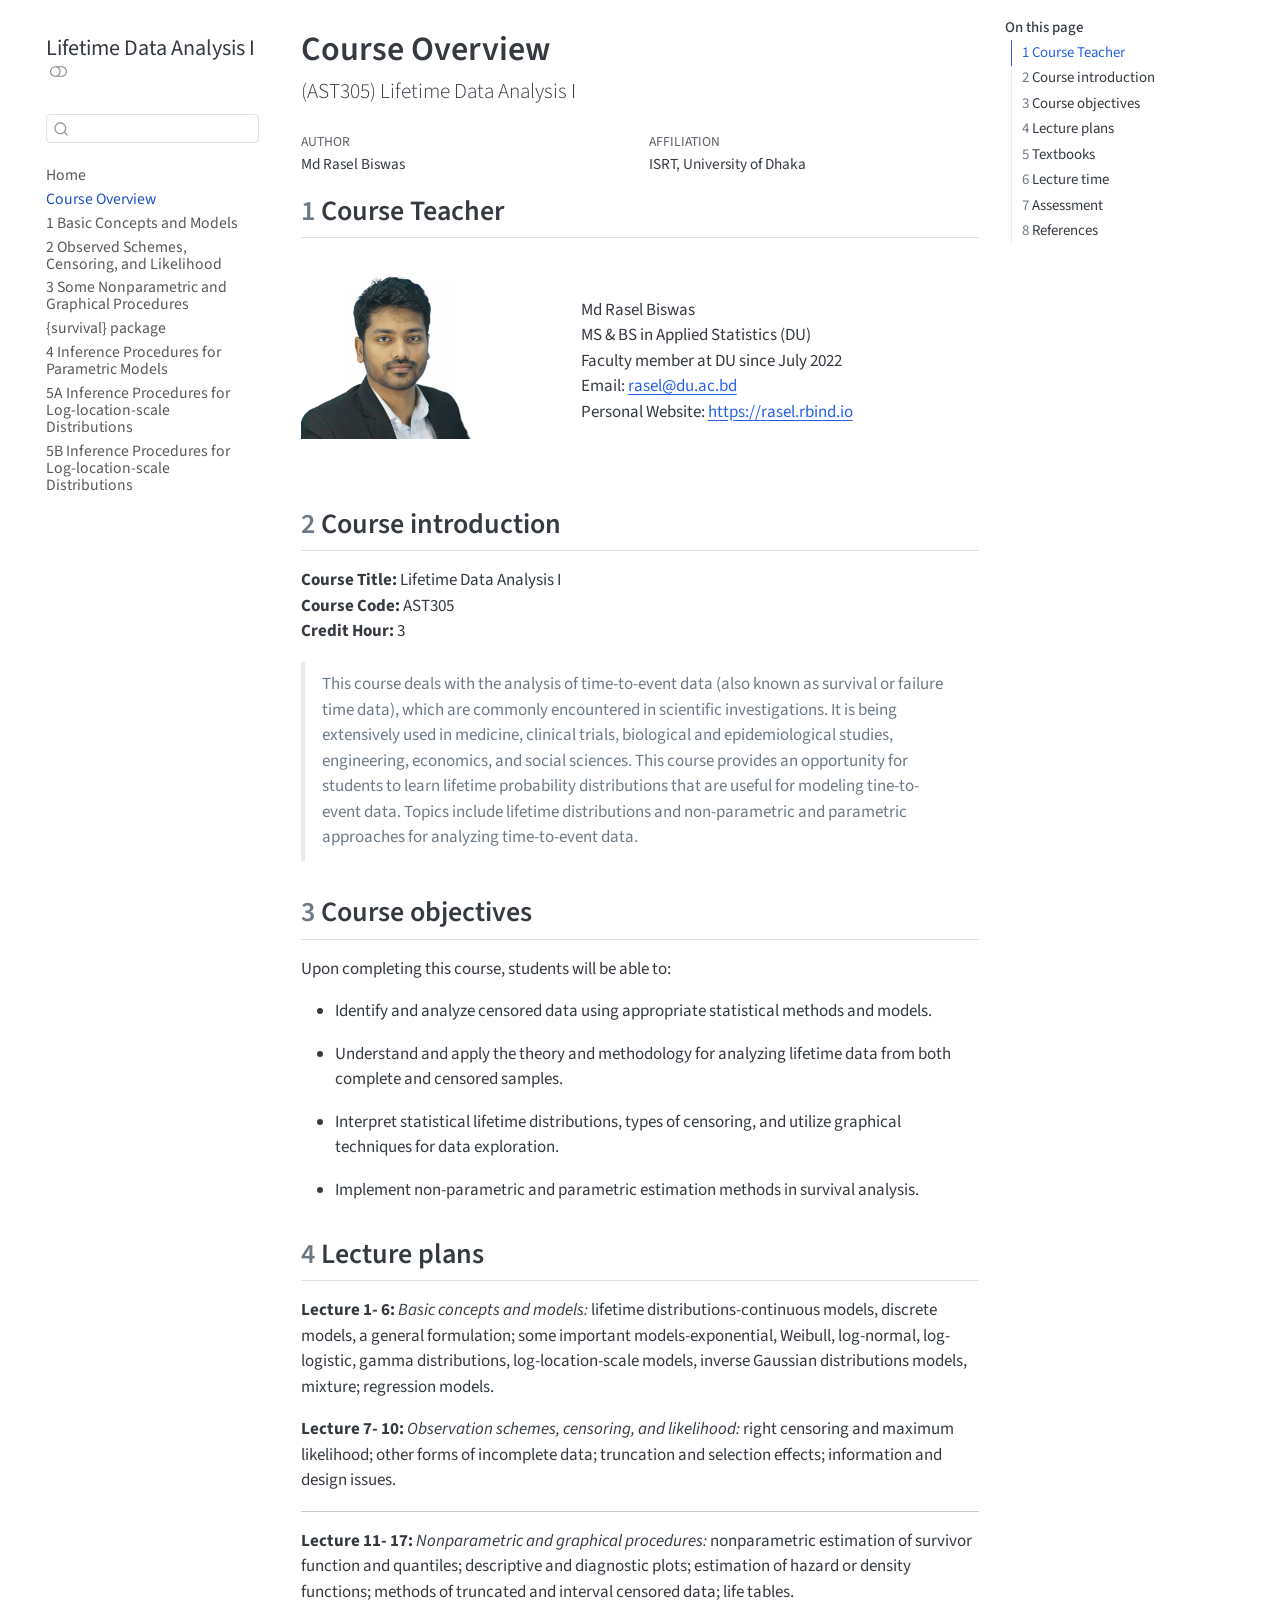
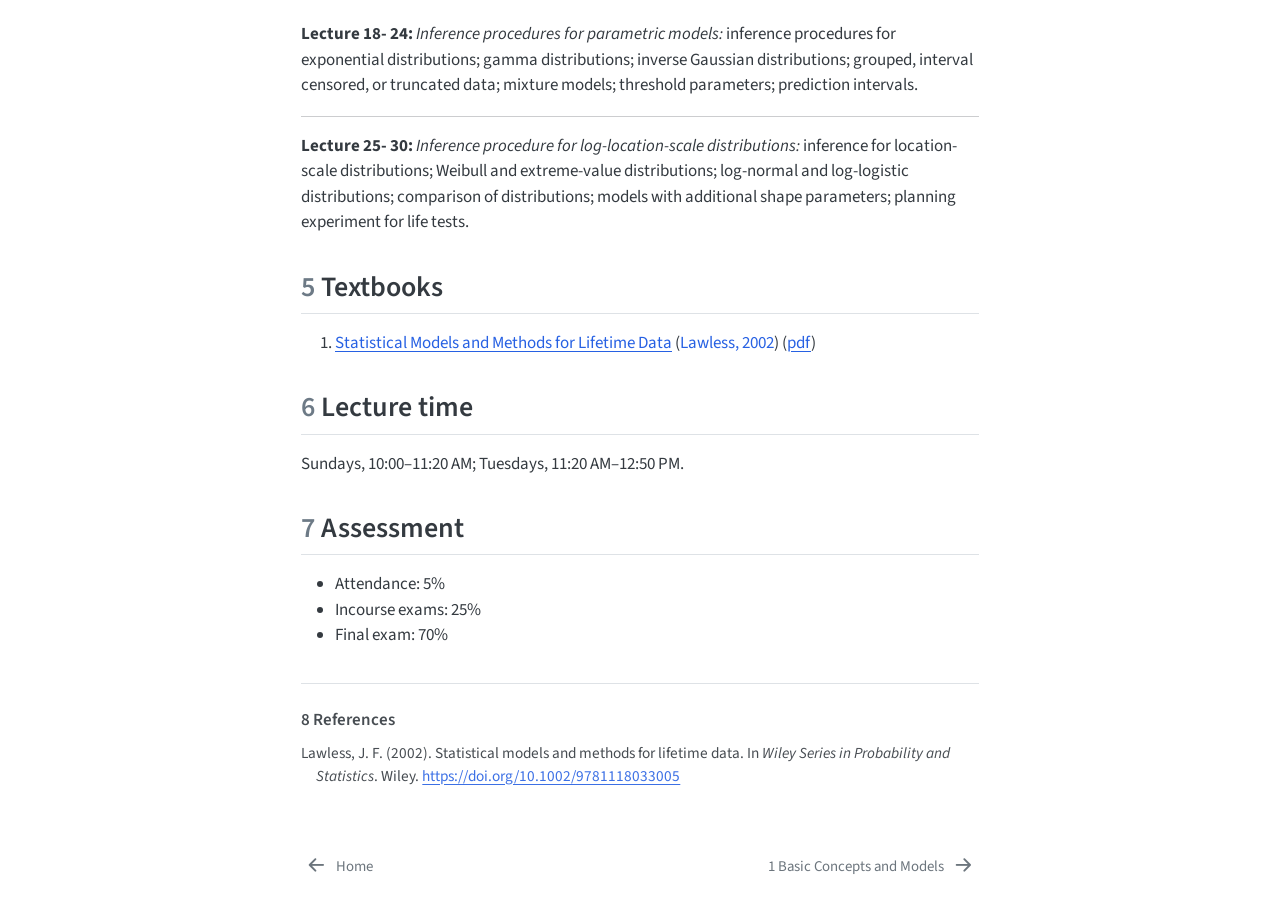
==== commit 0fff06bc: "second" ====
--- a/docs/life/00-course-overview.html
+++ b/docs/life/00-course-overview.html
@@ -370,14 +370,14 @@
     <h2 id="toc-title">On this page</h2>
    
   <ul>
-  <li><a href="#course-teacher" id="toc-course-teacher" class="nav-link active" data-scroll-target="#course-teacher">Course Teacher</a></li>
-  <li><a href="#course-introduction" id="toc-course-introduction" class="nav-link" data-scroll-target="#course-introduction">Course introduction</a></li>
-  <li><a href="#course-objectives" id="toc-course-objectives" class="nav-link" data-scroll-target="#course-objectives">Course objectives</a></li>
-  <li><a href="#lecture-plans" id="toc-lecture-plans" class="nav-link" data-scroll-target="#lecture-plans">Lecture plans</a></li>
-  <li><a href="#textbooks" id="toc-textbooks" class="nav-link" data-scroll-target="#textbooks">Textbooks</a></li>
-  <li><a href="#lecture-time" id="toc-lecture-time" class="nav-link" data-scroll-target="#lecture-time">Lecture time</a></li>
-  <li><a href="#assessment" id="toc-assessment" class="nav-link" data-scroll-target="#assessment">Assessment</a></li>
-  <li><a href="#references" id="toc-references" class="nav-link" data-scroll-target="#references">References</a></li>
+  <li><a href="#course-teacher" id="toc-course-teacher" class="nav-link active" data-scroll-target="#course-teacher"><span class="header-section-number">1</span> Course Teacher</a></li>
+  <li><a href="#course-introduction" id="toc-course-introduction" class="nav-link" data-scroll-target="#course-introduction"><span class="header-section-number">2</span> Course introduction</a></li>
+  <li><a href="#course-objectives" id="toc-course-objectives" class="nav-link" data-scroll-target="#course-objectives"><span class="header-section-number">3</span> Course objectives</a></li>
+  <li><a href="#lecture-plans" id="toc-lecture-plans" class="nav-link" data-scroll-target="#lecture-plans"><span class="header-section-number">4</span> Lecture plans</a></li>
+  <li><a href="#textbooks" id="toc-textbooks" class="nav-link" data-scroll-target="#textbooks"><span class="header-section-number">5</span> Textbooks</a></li>
+  <li><a href="#lecture-time" id="toc-lecture-time" class="nav-link" data-scroll-target="#lecture-time"><span class="header-section-number">6</span> Lecture time</a></li>
+  <li><a href="#assessment" id="toc-assessment" class="nav-link" data-scroll-target="#assessment"><span class="header-section-number">7</span> Assessment</a></li>
+  <li><a href="#references" id="toc-references" class="nav-link" data-scroll-target="#references"><span class="header-section-number">8</span> References</a></li>
   </ul>
 </nav>
     </div>
@@ -392,16 +392,23 @@
 </div>
 
 
+<div class="quarto-title-meta-author">
+  <div class="quarto-title-meta-heading">Author</div>
+  <div class="quarto-title-meta-heading">Affiliation</div>
+  
+    <div class="quarto-title-meta-contents">
+    <p class="author">Md Rasel Biswas </p>
+  </div>
+  <div class="quarto-title-meta-contents">
+        <p class="affiliation">
+            ISRT, University of Dhaka
+          </p>
+      </div>
+  </div>
 
 <div class="quarto-title-meta">
 
-    <div>
-    <div class="quarto-title-meta-heading">Author</div>
-    <div class="quarto-title-meta-contents">
-             <p>Md Rasel Biswas </p>
-          </div>
-  </div>
-    
+      
   
     
   </div>
@@ -411,8 +418,8 @@
 </header>
 
 
-<section id="course-teacher" class="level3">
-<h3 class="anchored" data-anchor-id="course-teacher">Course Teacher</h3>
+<section id="course-teacher" class="level2" data-number="1">
+<h2 data-number="1" class="anchored" data-anchor-id="course-teacher"><span class="header-section-number">1</span> Course Teacher</h2>
 <div class="columns">
 <div class="column" style="width:40%;">
 <div class="quarto-figure quarto-figure-left">
@@ -431,8 +438,8 @@
 </div>
 </div>
 </section>
-<section id="course-introduction" class="level3">
-<h3 class="anchored" data-anchor-id="course-introduction">Course introduction</h3>
+<section id="course-introduction" class="level2" data-number="2">
+<h2 data-number="2" class="anchored" data-anchor-id="course-introduction"><span class="header-section-number">2</span> Course introduction</h2>
 <p><strong>Course Title:</strong> Lifetime Data Analysis I<br>
 <strong>Course Code:</strong> AST305<br>
 <strong>Credit Hour:</strong> 3</p>
@@ -440,8 +447,8 @@
 <p>This course deals with the analysis of time-to-event data (also known as survival or failure time data), which are commonly encountered in scientific investigations. It is being extensively used in medicine, clinical trials, biological and epidemiological studies, engineering, economics, and social sciences. This course provides an opportunity for students to learn lifetime probability distributions that are useful for modeling tine-to-event data. Topics include lifetime distributions and non-parametric and parametric approaches for analyzing time-to-event data.</p>
 </blockquote>
 </section>
-<section id="course-objectives" class="level3">
-<h3 class="anchored" data-anchor-id="course-objectives">Course objectives</h3>
+<section id="course-objectives" class="level2" data-number="3">
+<h2 data-number="3" class="anchored" data-anchor-id="course-objectives"><span class="header-section-number">3</span> Course objectives</h2>
 <p>Upon completing this course, students will be able to:</p>
 <ul>
 <li><p>Identify and analyze censored data using appropriate statistical methods and models.</p></li>
@@ -450,8 +457,8 @@
 <li><p>Implement non-parametric and parametric estimation methods in survival analysis.</p></li>
 </ul>
 </section>
-<section id="lecture-plans" class="level3">
-<h3 class="anchored" data-anchor-id="lecture-plans">Lecture plans</h3>
+<section id="lecture-plans" class="level2" data-number="4">
+<h2 data-number="4" class="anchored" data-anchor-id="lecture-plans"><span class="header-section-number">4</span> Lecture plans</h2>
 <p><strong>Lecture 1- 6:</strong> <em>Basic concepts and models:</em> lifetime distributions-continuous models, discrete models, a general formulation; some important models-exponential, Weibull, log-normal, log-logistic, gamma distributions, log-location-scale models, inverse Gaussian distributions models, mixture; regression models.</p>
 <p><strong>Lecture 7- 10:</strong> <em>Observation schemes, censoring, and likelihood:</em> right censoring and maximum likelihood; other forms of incomplete data; truncation and selection effects; information and design issues.</p>
 <hr>
@@ -460,32 +467,32 @@
 <hr>
 <p><strong>Lecture 25- 30:</strong> <em>Inference procedure for log-location-scale distributions:</em> inference for location-scale distributions; Weibull and extreme-value distributions; log-normal and log-logistic distributions; comparison of distributions; models with additional shape parameters; planning experiment for life tests.</p>
 </section>
-<section id="textbooks" class="level3">
-<h3 class="anchored" data-anchor-id="textbooks">Textbooks</h3>
+<section id="textbooks" class="level2" data-number="5">
+<h2 data-number="5" class="anchored" data-anchor-id="textbooks"><span class="header-section-number">5</span> Textbooks</h2>
 <ol type="1">
 <li><a href="https://onlinelibrary.wiley.com/doi/book/10.1002/9781118033005">Statistical Models and Methods for Lifetime Data</a> <span class="citation" data-cites="lawless2002">(<a href="#ref-lawless2002" role="doc-biblioref">Lawless, 2002</a>)</span> (<a href="../style/book.pdf">pdf</a>)</li>
 </ol>
 </section>
-<section id="lecture-time" class="level3">
-<h3 class="anchored" data-anchor-id="lecture-time">Lecture time</h3>
+<section id="lecture-time" class="level2" data-number="6">
+<h2 data-number="6" class="anchored" data-anchor-id="lecture-time"><span class="header-section-number">6</span> Lecture time</h2>
 <p>Sundays, 10:00–11:20 AM; Tuesdays, 11:20 AM–12:50 PM.</p>
 </section>
-<section id="assessment" class="level3">
-<h3 class="anchored" data-anchor-id="assessment">Assessment</h3>
+<section id="assessment" class="level2" data-number="7">
+<h2 data-number="7" class="anchored" data-anchor-id="assessment"><span class="header-section-number">7</span> Assessment</h2>
 <ul>
 <li>Attendance: 5%</li>
 <li>Incourse exams: 25%</li>
 <li>Final exam: 70%</li>
 </ul>
 </section>
-<section id="references" class="level3">
+<section id="references" class="level2" data-number="8">
 
 
 
 
 </section>
 
-<div id="quarto-appendix" class="default"><section class="quarto-appendix-contents" role="doc-bibliography" id="quarto-bibliography"><h2 class="anchored quarto-appendix-heading">References</h2><div id="refs" class="references csl-bib-body hanging-indent" data-entry-spacing="0" data-line-spacing="2" role="list">
+<div id="quarto-appendix" class="default"><section class="quarto-appendix-contents" role="doc-bibliography" id="quarto-bibliography"><h2 class="anchored quarto-appendix-heading">8 References</h2><div id="refs" class="references csl-bib-body hanging-indent" data-entry-spacing="0" data-line-spacing="2" role="list">
 <div id="ref-lawless2002" class="csl-entry" role="listitem">
 Lawless, J. F. (2002). Statistical models and methods for lifetime data. In <em>Wiley Series in Probability and Statistics</em>. Wiley. <a href="https://doi.org/10.1002/9781118033005">https://doi.org/10.1002/9781118033005</a>
 </div>
